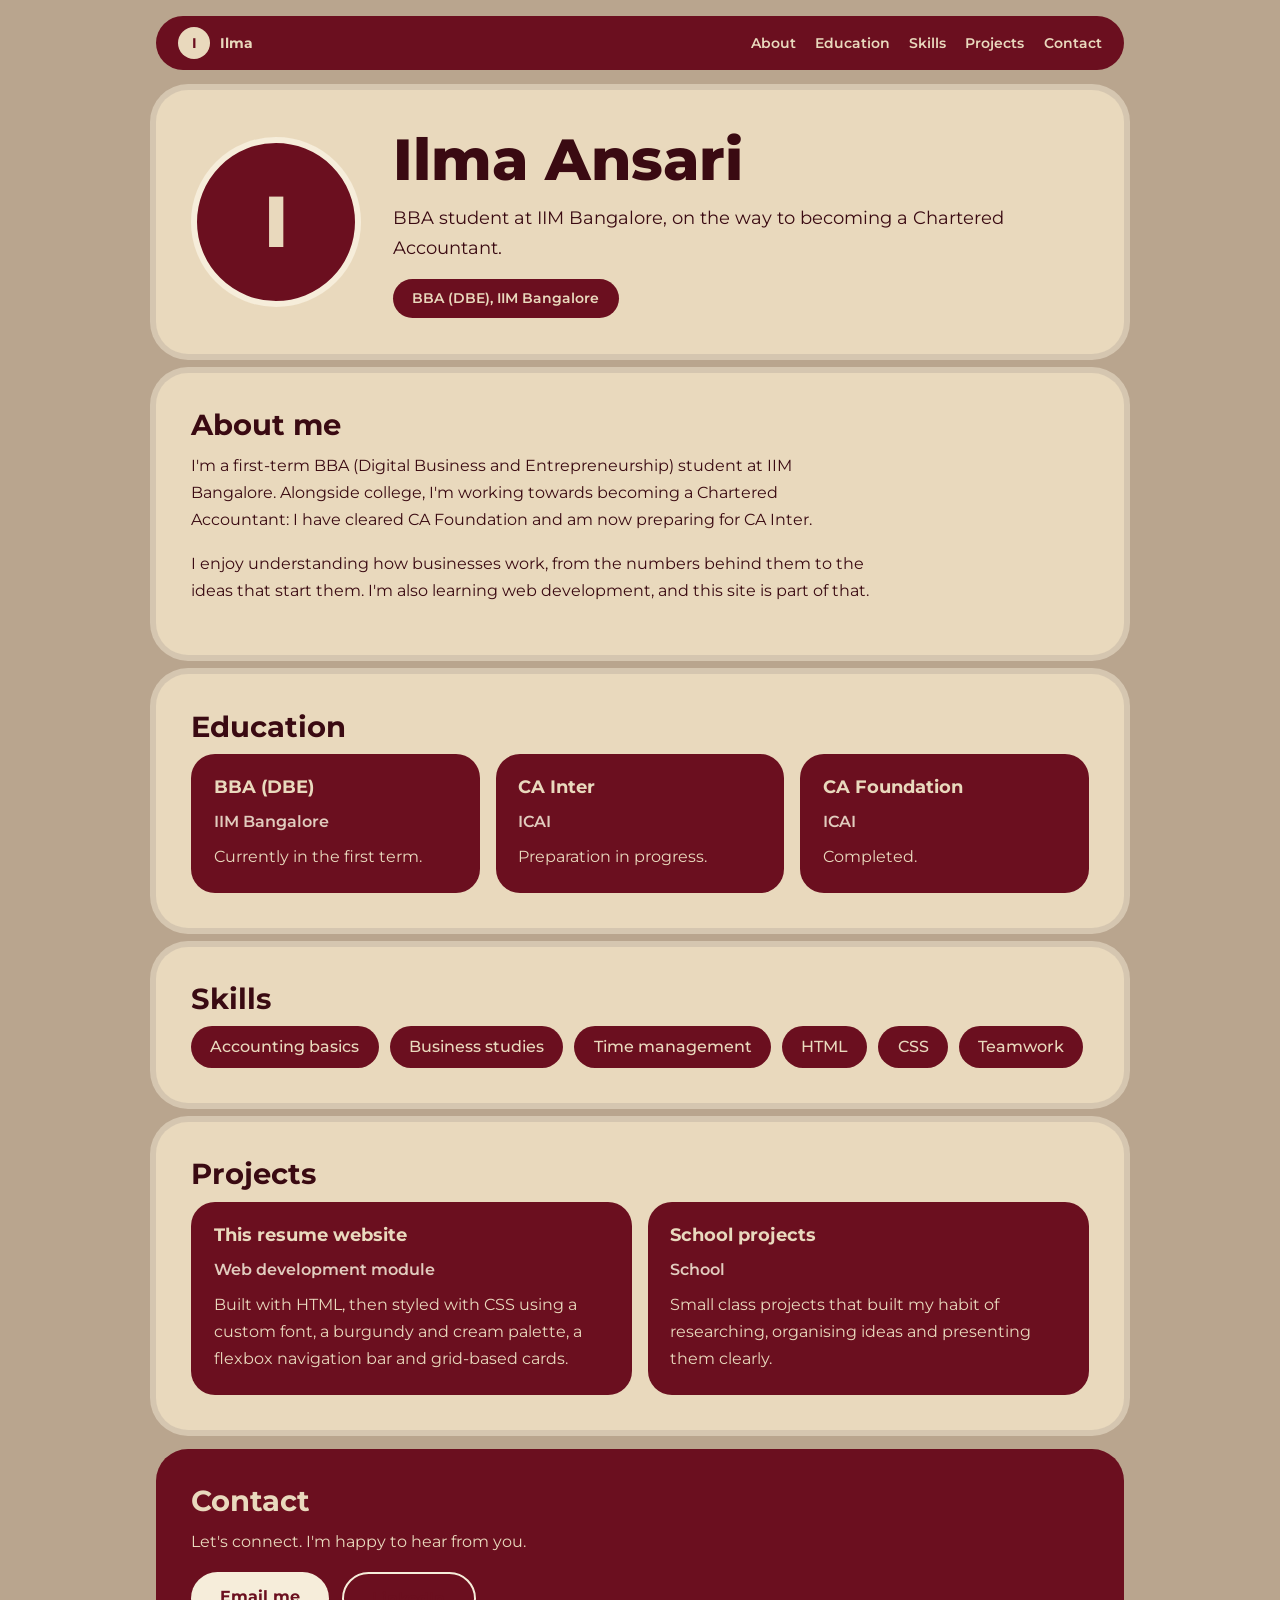
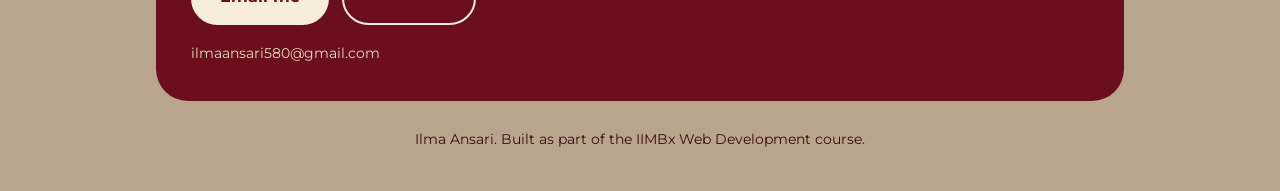
==== index.html @ 3e55ad10 "Add files via upload" ====
<!DOCTYPE html>
<html lang="en">
<head>
  <meta charset="UTF-8">
  <meta name="viewport" content="width=device-width, initial-scale=1">
  <title>Ilma | Resume</title>
  <!-- Google Font: Montserrat -->
  <link rel="preconnect" href="https://fonts.googleapis.com">
  <link rel="preconnect" href="https://fonts.gstatic.com" crossorigin>
  <link href="https://fonts.googleapis.com/css2?family=Montserrat:wght@400;500;700;800&display=swap" rel="stylesheet">
  <link rel="stylesheet" href="style.css">
</head>
<body>
<div class="page">

  <!-- Pill-shaped navigation bar -->
  <header id="top-nav">
    <a class="brand" href="#hero"><span class="brand-dot">I</span> Ilma</a>
    <nav>
      <a href="#about">About</a>
      <a href="#education">Education</a>
      <a href="#skills">Skills</a>
      <a href="#projects">Projects</a>
      <a href="#contact">Contact</a>
    </nav>
  </header>

  <main>
    <!-- Hero card -->
    <section id="hero" class="panel">
      <div class="hero-inner">
        <!-- To use a photo: replace this div with <img class="avatar" src="photo.jpg" alt="Ilma"> and upload photo.jpg to GitHub -->
        <div class="avatar">I</div>
        <div class="hero-text">
          <h1>Ilma Ansari</h1>
          <p class="tagline">BBA student at IIM Bangalore, on the way to becoming a Chartered Accountant.</p>
          <span class="badge">BBA (DBE), IIM Bangalore</span>
        </div>
      </div>
    </section>

    <section id="about" class="panel">
      <h2>About me</h2>
      <p>I'm a first-term BBA (Digital Business and Entrepreneurship) student at IIM Bangalore. Alongside college, I'm working towards becoming a Chartered Accountant: I have cleared CA Foundation and am now preparing for CA Inter.</p>
      <p>I enjoy understanding how businesses work, from the numbers behind them to the ideas that start them. I'm also learning web development, and this site is part of that.</p>
    </section>

    <section id="education" class="panel">
      <h2>Education</h2>
      <div class="card-grid">
        <article class="card">
          <h3>BBA (DBE)</h3>
          <p class="meta">IIM Bangalore</p>
          <p>Currently in the first term.</p>
        </article>
        <article class="card">
          <h3>CA Inter</h3>
          <p class="meta">ICAI</p>
          <p>Preparation in progress.</p>
        </article>
        <article class="card">
          <h3>CA Foundation</h3>
          <p class="meta">ICAI</p>
          <p>Completed.</p>
        </article>
      </div>
    </section>

    <section id="skills" class="panel">
      <h2>Skills</h2>
      <!-- Edit this list to match your real skills -->
      <ul class="skill-list">
        <li>Accounting basics</li>
        <li>Business studies</li>
        <li>Time management</li>
        <li>HTML</li>
        <li>CSS</li>
        <li>Teamwork</li>
      </ul>
    </section>

    <section id="projects" class="panel">
      <h2>Projects</h2>
      <div class="card-grid two">
        <article class="card">
          <h3>This resume website</h3>
          <p class="meta">Web development module</p>
          <p>Built with HTML, then styled with CSS using a custom font, a burgundy and cream palette, a flexbox navigation bar and grid-based cards.</p>
        </article>
        <article class="card">
          <h3>School projects</h3>
          <p class="meta">School</p>
          <p>Small class projects that built my habit of researching, organising ideas and presenting them clearly.</p>
        </article>
      </div>
    </section>

    <section id="contact" class="panel dark">
      <h2>Contact</h2>
      <p>Let's connect. I'm happy to hear from you.</p>
      <div class="button-row">
        <a class="button" href="mailto:ilmaansari580@gmail.com">Email me</a>
        <a class="button light" href="https://www.linkedin.com/in/ilma-ansari-3b3694415" target="_blank" rel="noopener">LinkedIn</a>
      </div>
      <p class="small">ilmaansari580@gmail.com</p>
    </section>
  </main>

  <footer>
    <p>Ilma Ansari. Built as part of the IIMBx Web Development course.</p>
  </footer>

</div>
</body>
</html>
---- style.css ----
/* ============================================================
   COLOUR PALETTE (inspired by a Pinterest burgundy and taupe board)
   taupe     #B9A58E  page background
   burgundy  #6B0F1F  nav bar, cards, buttons
   cream     #E9D9BD  main panels
   light     #F6EDDA  inner highlights
   ink       #3A0A12  text on cream
   ============================================================ */

/* ---------- ELEMENT SELECTORS: base styles ---------- */
* { box-sizing: border-box; }

html { scroll-behavior: smooth; scroll-padding-top: 90px; }

body {
  margin: 0;
  background: #B9A58E;
  color: #3A0A12;
  font-family: "Montserrat", Arial, sans-serif;
  font-size: 1rem;
  line-height: 1.7;
}

h1, h2, h3 { margin: 0 0 0.6rem; line-height: 1.2; font-weight: 700; }
h1 { font-size: clamp(2.2rem, 7vw, 3.6rem); font-weight: 800; }
h2 { font-size: 1.8rem; }
h3 { font-size: 1.15rem; }

p { margin: 0 0 1rem; max-width: 62ch; }

a { color: #6B0F1F; font-weight: 600; }

a:focus-visible { outline: 3px solid #F6EDDA; outline-offset: 3px; }

/* ---------- CLASS: page wrapper ---------- */
.page {
  max-width: 1000px;
  margin: 0 auto;
  padding: 1rem;
  display: flex;
  flex-direction: column;
  gap: 1.2rem;
}

main { display: flex; flex-direction: column; gap: 1.2rem; }

/* ---------- ID: navigation bar (flexbox + sticky position) ---------- */
#top-nav {
  position: sticky;
  top: 0.8rem;
  z-index: 10;
  display: flex;
  justify-content: space-between;
  align-items: center;
  flex-wrap: wrap;
  gap: 0.6rem 1.2rem;
  padding: 0.7rem 1.4rem;
  background: #6B0F1F;
  border-radius: 999px;
}

#top-nav nav { display: flex; flex-wrap: wrap; gap: 0.3rem 1.2rem; }

#top-nav a { color: #E9D9BD; text-decoration: none; font-size: 0.9rem; }
#top-nav a:hover { color: #fff; text-decoration: underline; text-underline-offset: 6px; }

.brand { display: flex; align-items: center; gap: 0.6rem; font-weight: 700; }

.brand-dot {
  display: inline-flex;
  align-items: center;
  justify-content: center;
  width: 2rem;
  height: 2rem;
  border-radius: 50%;
  background: #E9D9BD;
  color: #6B0F1F;
}

/* ---------- CLASS: big rounded panels ---------- */
.panel {
  background: #E9D9BD;
  border-radius: 32px;
  padding: 2.2rem;
  box-shadow: 0 0 0 6px rgba(246, 237, 218, 0.45);
}

.panel.dark { background: #6B0F1F; color: #E9D9BD; box-shadow: none; }
.panel.dark a { color: #6B0F1F; }

/* ---------- Hero ---------- */
.hero-inner { display: flex; align-items: center; gap: 2rem; }

.avatar {
  flex-shrink: 0;
  width: 170px;
  height: 170px;
  border-radius: 50%;
  display: flex;
  align-items: center;
  justify-content: center;
  background: #6B0F1F;
  color: #E9D9BD;
  font-size: 4.5rem;
  font-weight: 800;
  border: 6px solid #F6EDDA;
  object-fit: cover; /* helps if you swap in a real photo */
}

.tagline { font-size: 1.1rem; }

.badge {
  display: inline-block;
  padding: 0.5rem 1.2rem;
  background: #6B0F1F;
  color: #E9D9BD;
  border-radius: 999px;
  font-size: 0.85rem;
  font-weight: 600;
}

/* ---------- Cards (CSS grid) ---------- */
.card-grid {
  display: grid;
  grid-template-columns: repeat(auto-fit, minmax(220px, 1fr));
  gap: 1rem;
}

.card {
  background: #6B0F1F;
  color: #E9D9BD;
  border-radius: 24px;
  padding: 1.4rem;
}
.card p:last-child { margin-bottom: 0; }

.meta { font-weight: 600; color: #F6EDDA; opacity: 0.85; margin-bottom: 0.5rem; }

/* ---------- Skills (flexbox wrap) ---------- */
.skill-list {
  display: flex;
  flex-wrap: wrap;
  gap: 0.7rem;
  list-style: none;
  margin: 0;
  padding: 0;
}

.skill-list li {
  background: #6B0F1F;
  color: #E9D9BD;
  padding: 0.45rem 1.2rem;
  border-radius: 999px;
  font-weight: 500;
}

/* ---------- Buttons ---------- */
.button-row { display: flex; flex-wrap: wrap; gap: 0.8rem; margin-bottom: 1rem; }

.button {
  display: inline-block;
  padding: 0.7rem 1.8rem;
  background: #F6EDDA;
  color: #6B0F1F;
  border-radius: 999px;
  text-decoration: none;
  font-weight: 700;
}
.button.light { background: transparent; color: #F6EDDA; border: 2px solid #F6EDDA; }
.button:hover { background: #fff; color: #6B0F1F; }
.button:focus-visible { outline: 3px solid #F6EDDA; outline-offset: 3px; }

.small { font-size: 0.9rem; margin: 0; }

/* ---------- Footer ---------- */
footer { text-align: center; padding: 0.5rem 1rem 1.5rem; font-size: 0.85rem; }
footer p { margin: 0 auto; }

/* ---------- Small screens ---------- */
@media (max-width: 640px) {
  .panel { padding: 1.5rem; border-radius: 26px; }
  #top-nav { border-radius: 28px; justify-content: center; }
  .hero-inner { flex-direction: column; text-align: center; }
  .avatar { width: 130px; height: 130px; font-size: 3.5rem; }
}
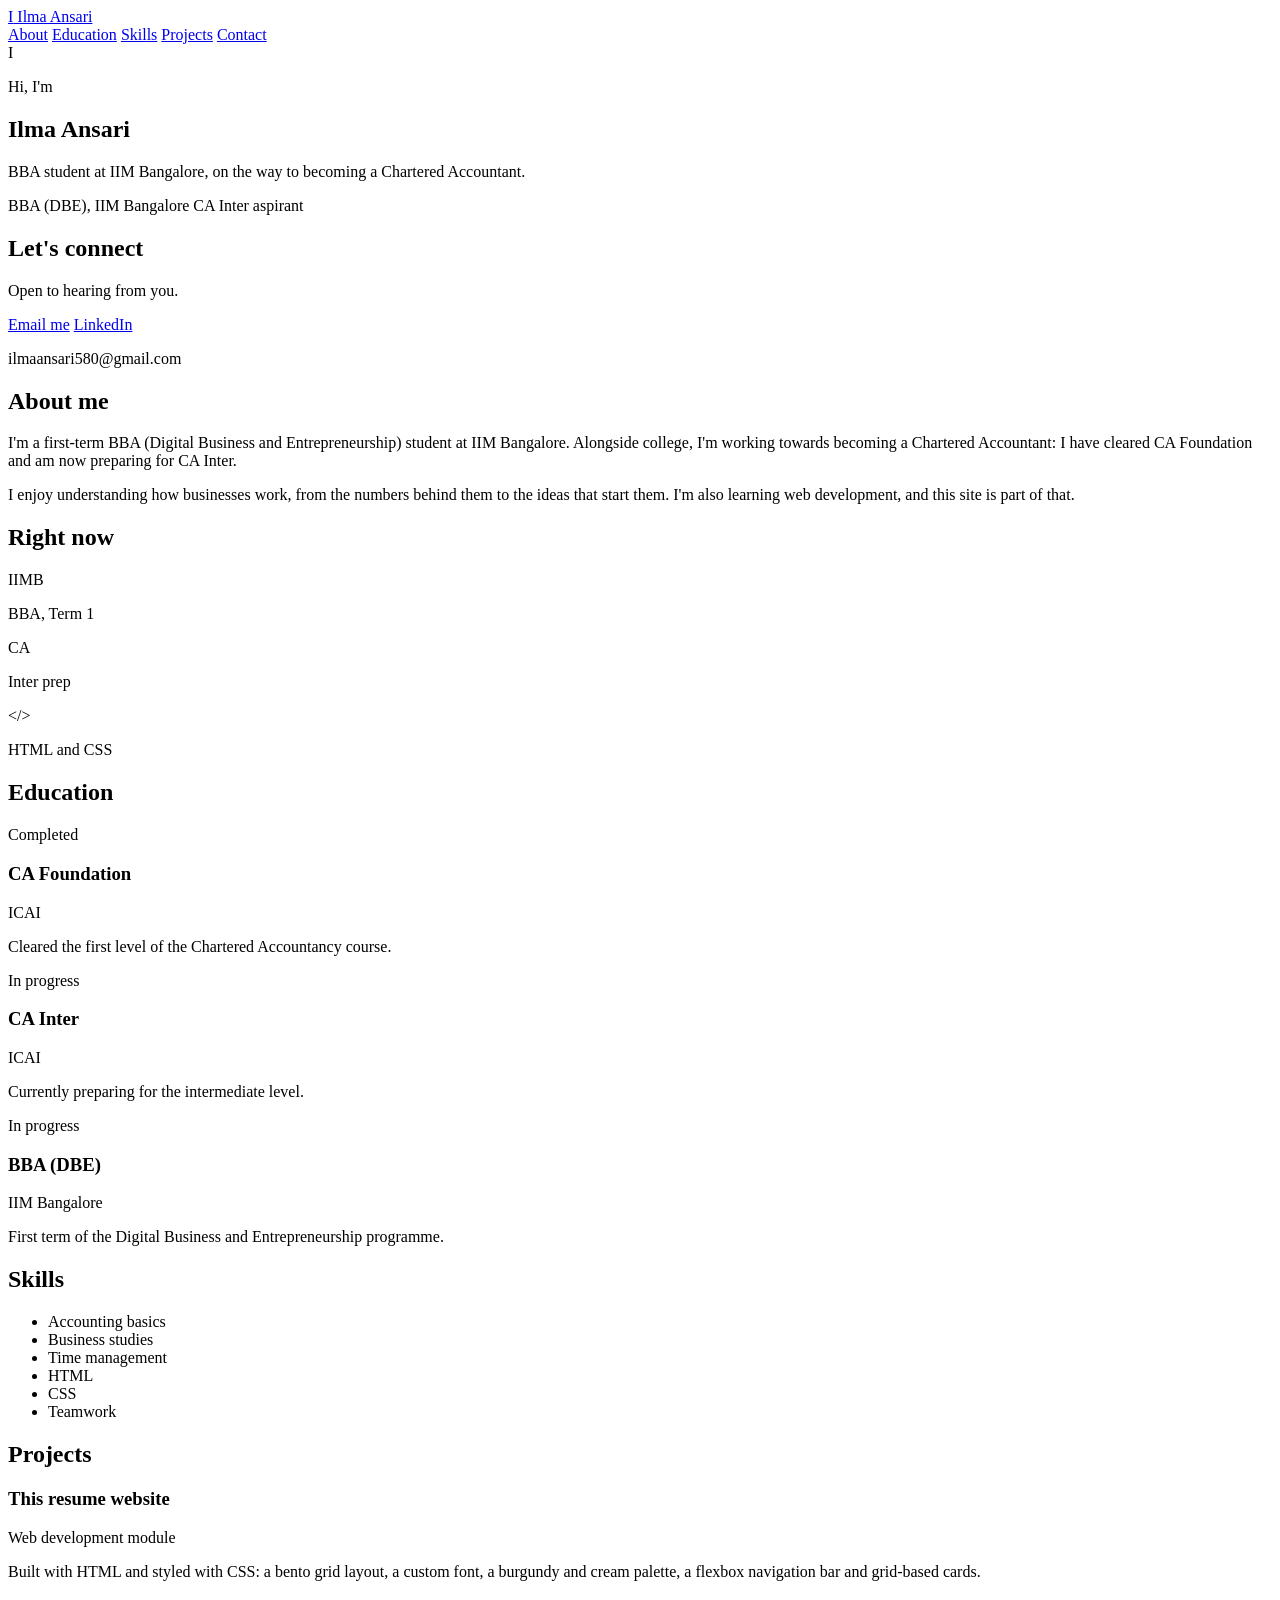
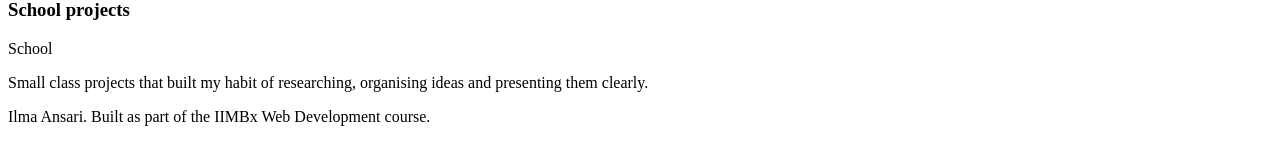
==== commit 68ef02e3: "Rename  new html .html to index.html" ====
--- a/index.html
+++ b/index.html
@@ -3,7 +3,7 @@
 <head>
   <meta charset="UTF-8">
   <meta name="viewport" content="width=device-width, initial-scale=1">
-  <title>Ilma | Resume</title>
+  <title>Ilma Ansari | Resume</title>
   <!-- Google Font: Montserrat -->
   <link rel="preconnect" href="https://fonts.googleapis.com">
   <link rel="preconnect" href="https://fonts.gstatic.com" crossorigin>
@@ -15,7 +15,7 @@
 
   <!-- Pill-shaped navigation bar -->
   <header id="top-nav">
-    <a class="brand" href="#hero"><span class="brand-dot">I</span> Ilma</a>
+    <a class="brand" href="#hero"><span class="brand-dot">I</span> Ilma Ansari</a>
     <nav>
       <a href="#about">About</a>
       <a href="#education">Education</a>
@@ -25,48 +25,87 @@
     </nav>
   </header>
 
-  <main>
-    <!-- Hero card -->
-    <section id="hero" class="panel">
-      <div class="hero-inner">
-        <!-- To use a photo: replace this div with <img class="avatar" src="photo.jpg" alt="Ilma"> and upload photo.jpg to GitHub -->
-        <div class="avatar">I</div>
-        <div class="hero-text">
-          <h1>Ilma Ansari</h1>
-          <p class="tagline">BBA student at IIM Bangalore, on the way to becoming a Chartered Accountant.</p>
+  <!-- Bento grid: tiles sit side by side on larger screens -->
+  <main class="bento">
+
+    <!-- Tile 1: hero -->
+    <section id="hero" class="tile hero">
+      <div class="avatar">I</div>
+      <div class="hero-text">
+        <p class="hello">Hi, I'm</p>
+        <h1>Ilma Ansari</h1>
+        <p class="tagline">BBA student at IIM Bangalore, on the way to becoming a Chartered Accountant.</p>
+        <div class="chip-row">
           <span class="badge">BBA (DBE), IIM Bangalore</span>
+          <span class="badge gold">CA Inter aspirant</span>
         </div>
       </div>
     </section>
 
-    <section id="about" class="panel">
+    <!-- Tile 2: contact card (dark) -->
+    <aside id="contact" class="tile dark contact">
+      <h2>Let's connect</h2>
+      <p>Open to hearing from you.</p>
+      <div class="button-stack">
+        <a class="button" href="mailto:ilmaansari580@gmail.com">Email me</a>
+        <a class="button outline" href="https://www.linkedin.com/in/ilma-ansari-3b3694415" target="_blank" rel="noopener">LinkedIn</a>
+      </div>
+      <p class="small">ilmaansari580@gmail.com</p>
+    </aside>
+
+    <!-- Tile 3: about -->
+    <section id="about" class="tile about">
       <h2>About me</h2>
       <p>I'm a first-term BBA (Digital Business and Entrepreneurship) student at IIM Bangalore. Alongside college, I'm working towards becoming a Chartered Accountant: I have cleared CA Foundation and am now preparing for CA Inter.</p>
       <p>I enjoy understanding how businesses work, from the numbers behind them to the ideas that start them. I'm also learning web development, and this site is part of that.</p>
     </section>
 
-    <section id="education" class="panel">
+    <!-- Tile 4: three round highlights, like the circles on the Pinterest board -->
+    <section class="tile now">
+      <h2>Right now</h2>
+      <div class="circle-row">
+        <div class="circle-item">
+          <div class="circle">IIMB</div>
+          <p>BBA, Term 1</p>
+        </div>
+        <div class="circle-item">
+          <div class="circle">CA</div>
+          <p>Inter prep</p>
+        </div>
+        <div class="circle-item">
+          <div class="circle">&lt;/&gt;</div>
+          <p>HTML and CSS</p>
+        </div>
+      </div>
+    </section>
+
+    <!-- Tile 5: education, three cards in a row -->
+    <section id="education" class="tile wide">
       <h2>Education</h2>
       <div class="card-grid">
         <article class="card">
+          <span class="status done">Completed</span>
+          <h3>CA Foundation</h3>
+          <p class="meta">ICAI</p>
+          <p>Cleared the first level of the Chartered Accountancy course.</p>
+        </article>
+        <article class="card">
+          <span class="status going">In progress</span>
+          <h3>CA Inter</h3>
+          <p class="meta">ICAI</p>
+          <p>Currently preparing for the intermediate level.</p>
+        </article>
+        <article class="card">
+          <span class="status going">In progress</span>
           <h3>BBA (DBE)</h3>
           <p class="meta">IIM Bangalore</p>
-          <p>Currently in the first term.</p>
-        </article>
-        <article class="card">
-          <h3>CA Inter</h3>
-          <p class="meta">ICAI</p>
-          <p>Preparation in progress.</p>
-        </article>
-        <article class="card">
-          <h3>CA Foundation</h3>
-          <p class="meta">ICAI</p>
-          <p>Completed.</p>
+          <p>First term of the Digital Business and Entrepreneurship programme.</p>
         </article>
       </div>
     </section>
 
-    <section id="skills" class="panel">
+    <!-- Tile 6: skills -->
+    <section id="skills" class="tile skills">
       <h2>Skills</h2>
       <!-- Edit this list to match your real skills -->
       <ul class="skill-list">
@@ -79,13 +118,14 @@
       </ul>
     </section>
 
-    <section id="projects" class="panel">
+    <!-- Tile 7: projects -->
+    <section id="projects" class="tile projects">
       <h2>Projects</h2>
       <div class="card-grid two">
         <article class="card">
           <h3>This resume website</h3>
           <p class="meta">Web development module</p>
-          <p>Built with HTML, then styled with CSS using a custom font, a burgundy and cream palette, a flexbox navigation bar and grid-based cards.</p>
+          <p>Built with HTML and styled with CSS: a bento grid layout, a custom font, a burgundy and cream palette, a flexbox navigation bar and grid-based cards.</p>
         </article>
         <article class="card">
           <h3>School projects</h3>
@@ -95,15 +135,6 @@
       </div>
     </section>
 
-    <section id="contact" class="panel dark">
-      <h2>Contact</h2>
-      <p>Let's connect. I'm happy to hear from you.</p>
-      <div class="button-row">
-        <a class="button" href="mailto:ilmaansari580@gmail.com">Email me</a>
-        <a class="button light" href="https://www.linkedin.com/in/ilma-ansari-3b3694415" target="_blank" rel="noopener">LinkedIn</a>
-      </div>
-      <p class="small">ilmaansari580@gmail.com</p>
-    </section>
   </main>
 
   <footer>
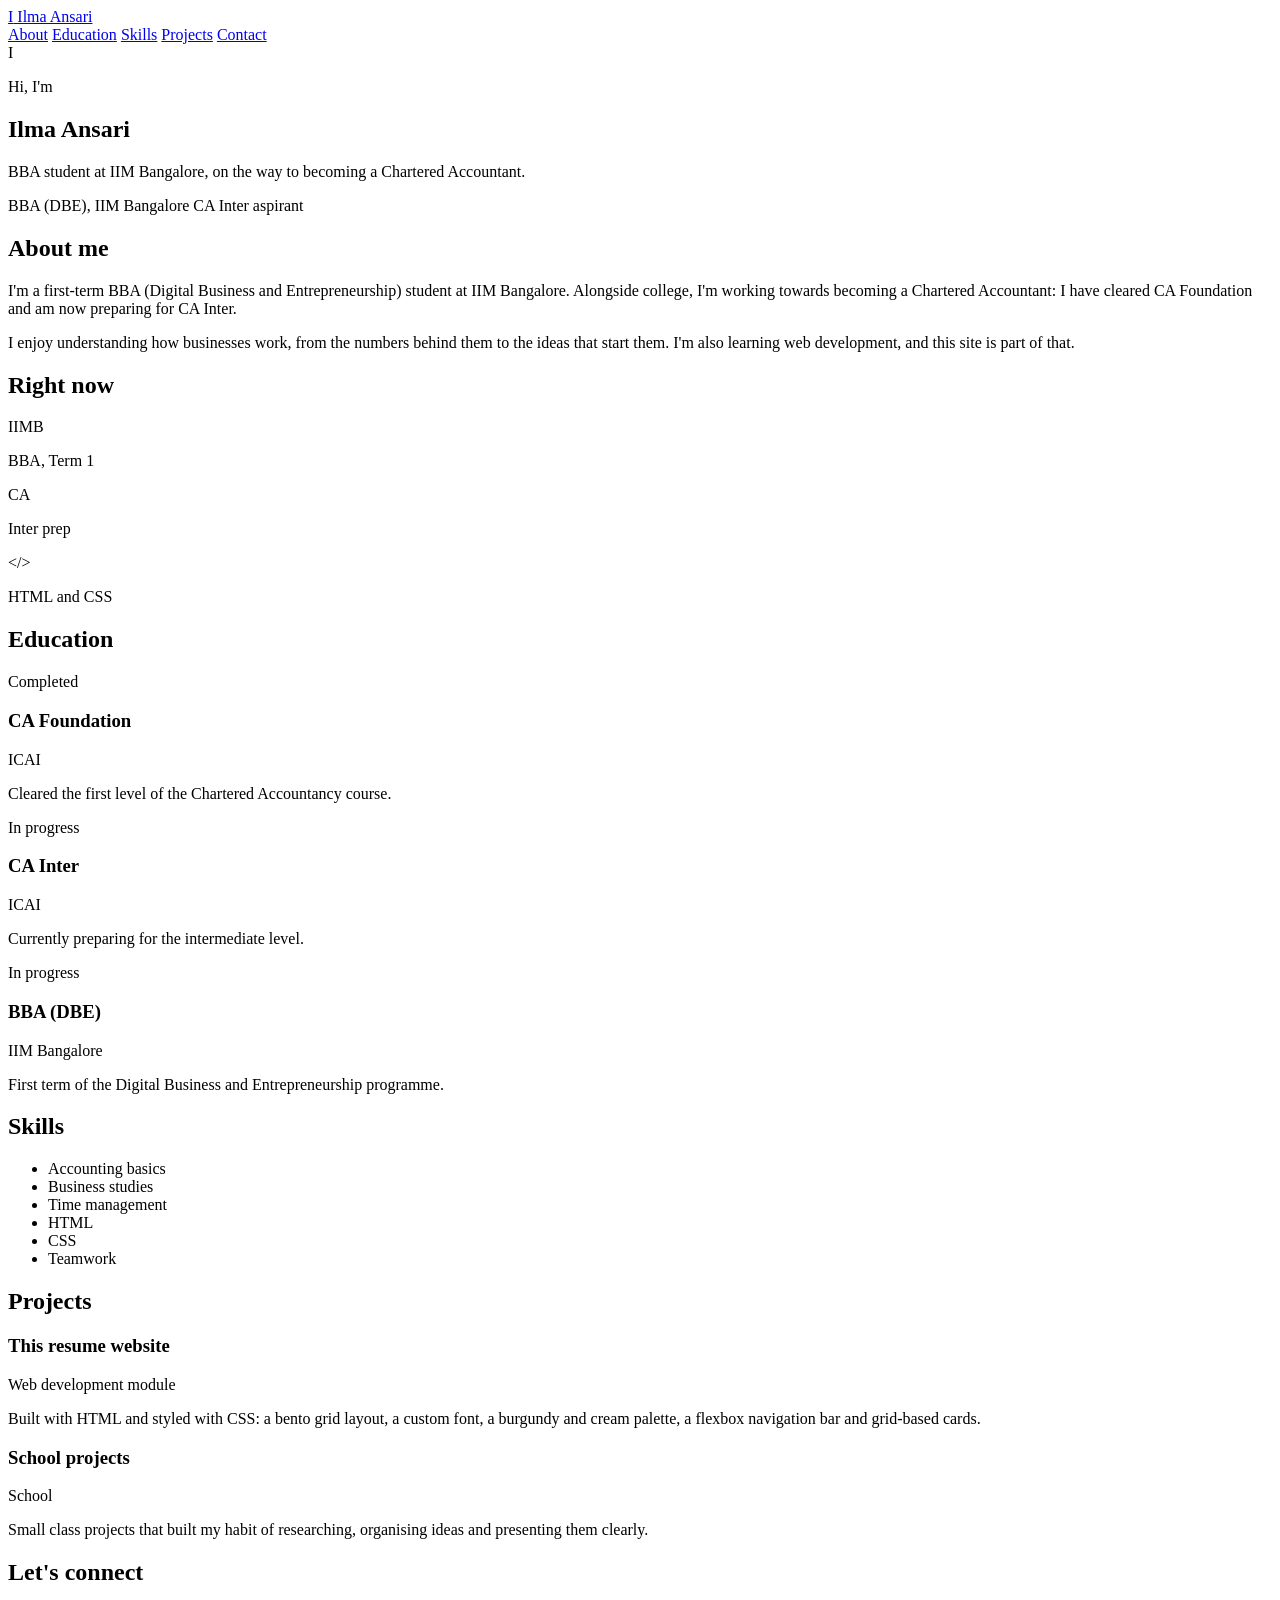
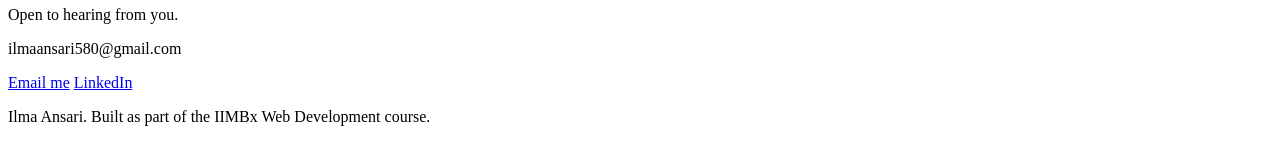
==== commit 6e61df0d: "Rename index (1).html to index.html" ====
--- a/index.html
+++ b/index.html
@@ -41,17 +41,6 @@
         </div>
       </div>
     </section>
-
-    <!-- Tile 2: contact card (dark) -->
-    <aside id="contact" class="tile dark contact">
-      <h2>Let's connect</h2>
-      <p>Open to hearing from you.</p>
-      <div class="button-stack">
-        <a class="button" href="mailto:ilmaansari580@gmail.com">Email me</a>
-        <a class="button outline" href="https://www.linkedin.com/in/ilma-ansari-3b3694415" target="_blank" rel="noopener">LinkedIn</a>
-      </div>
-      <p class="small">ilmaansari580@gmail.com</p>
-    </aside>
 
     <!-- Tile 3: about -->
     <section id="about" class="tile about">
@@ -135,6 +124,19 @@
       </div>
     </section>
 
+    <!-- Last tile: contact strip (dark) -->
+    <section id="contact" class="tile dark contact">
+      <div>
+        <h2>Let's connect</h2>
+        <p>Open to hearing from you.</p>
+        <p class="small">ilmaansari580@gmail.com</p>
+      </div>
+      <div class="button-stack">
+        <a class="button" href="mailto:ilmaansari580@gmail.com">Email me</a>
+        <a class="button outline" href="https://www.linkedin.com/in/ilma-ansari-3b3694415" target="_blank" rel="noopener">LinkedIn</a>
+      </div>
+    </section>
+
   </main>
 
   <footer>
